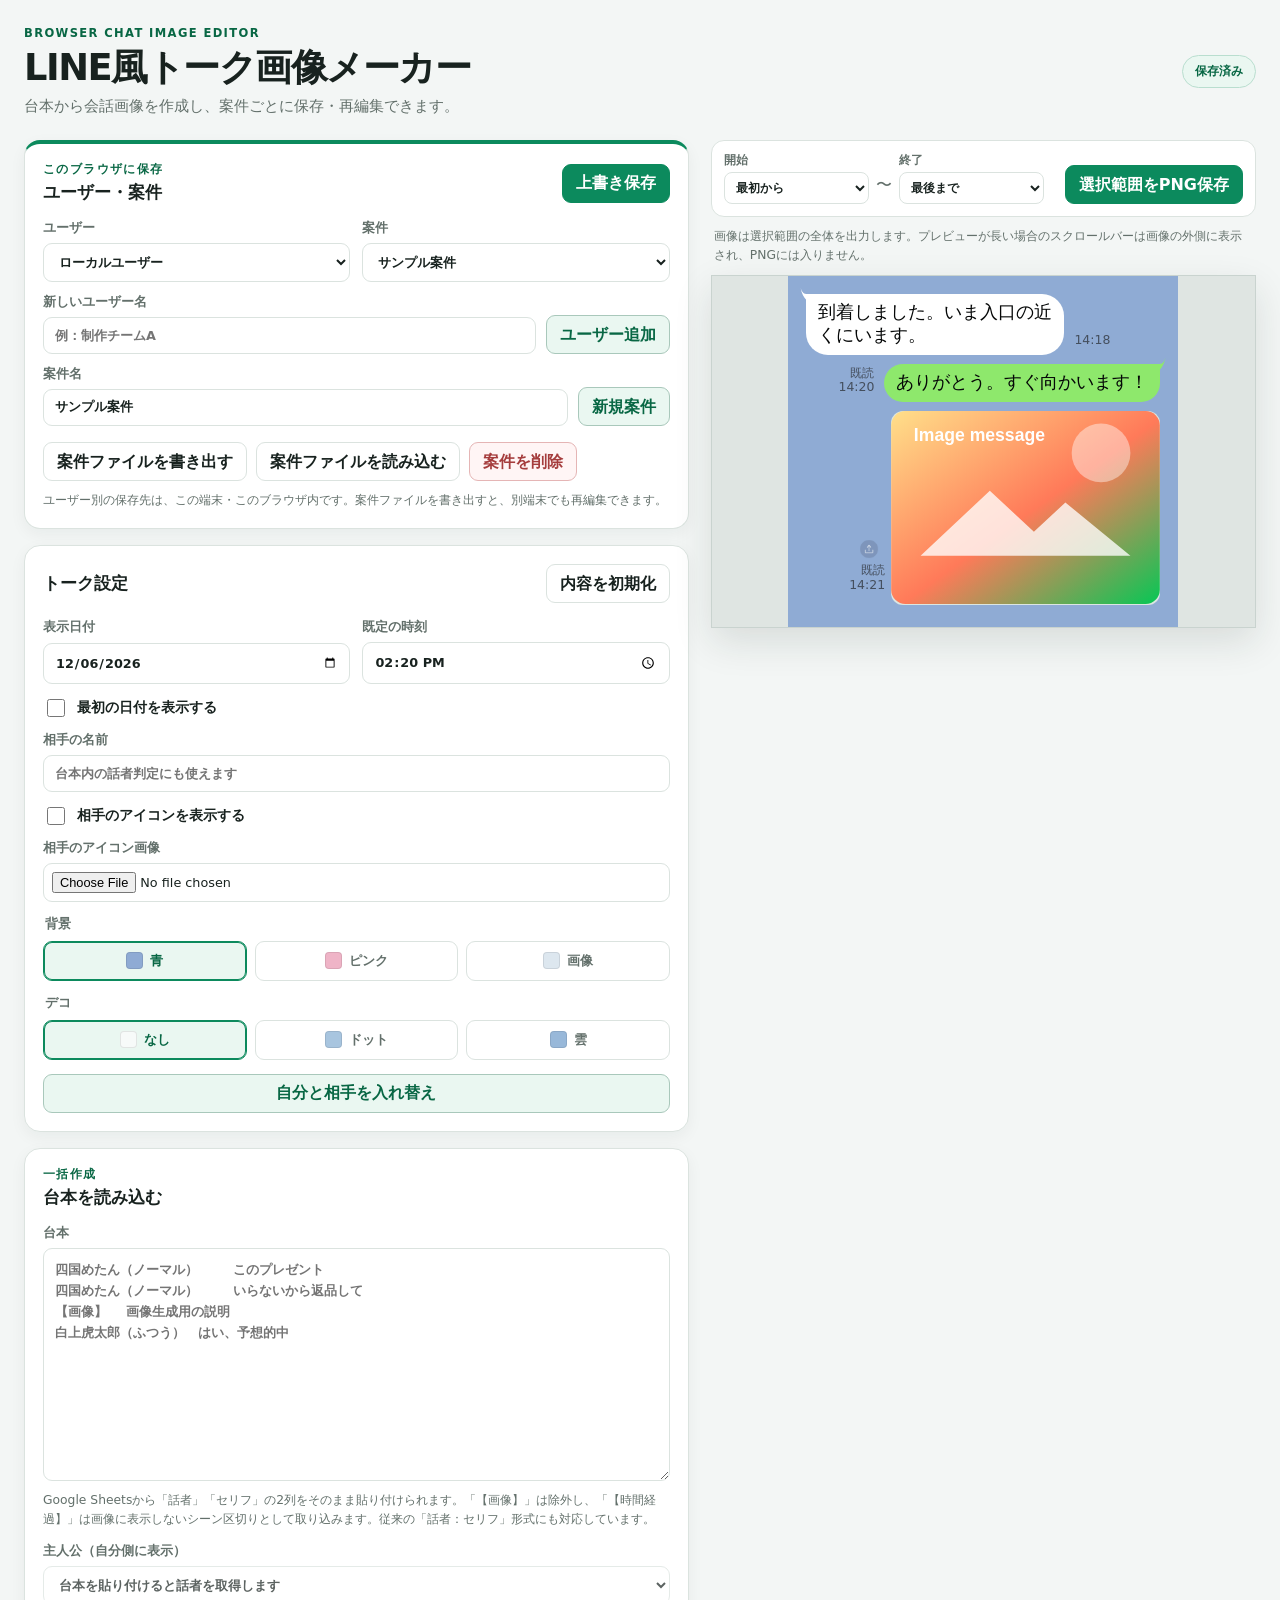
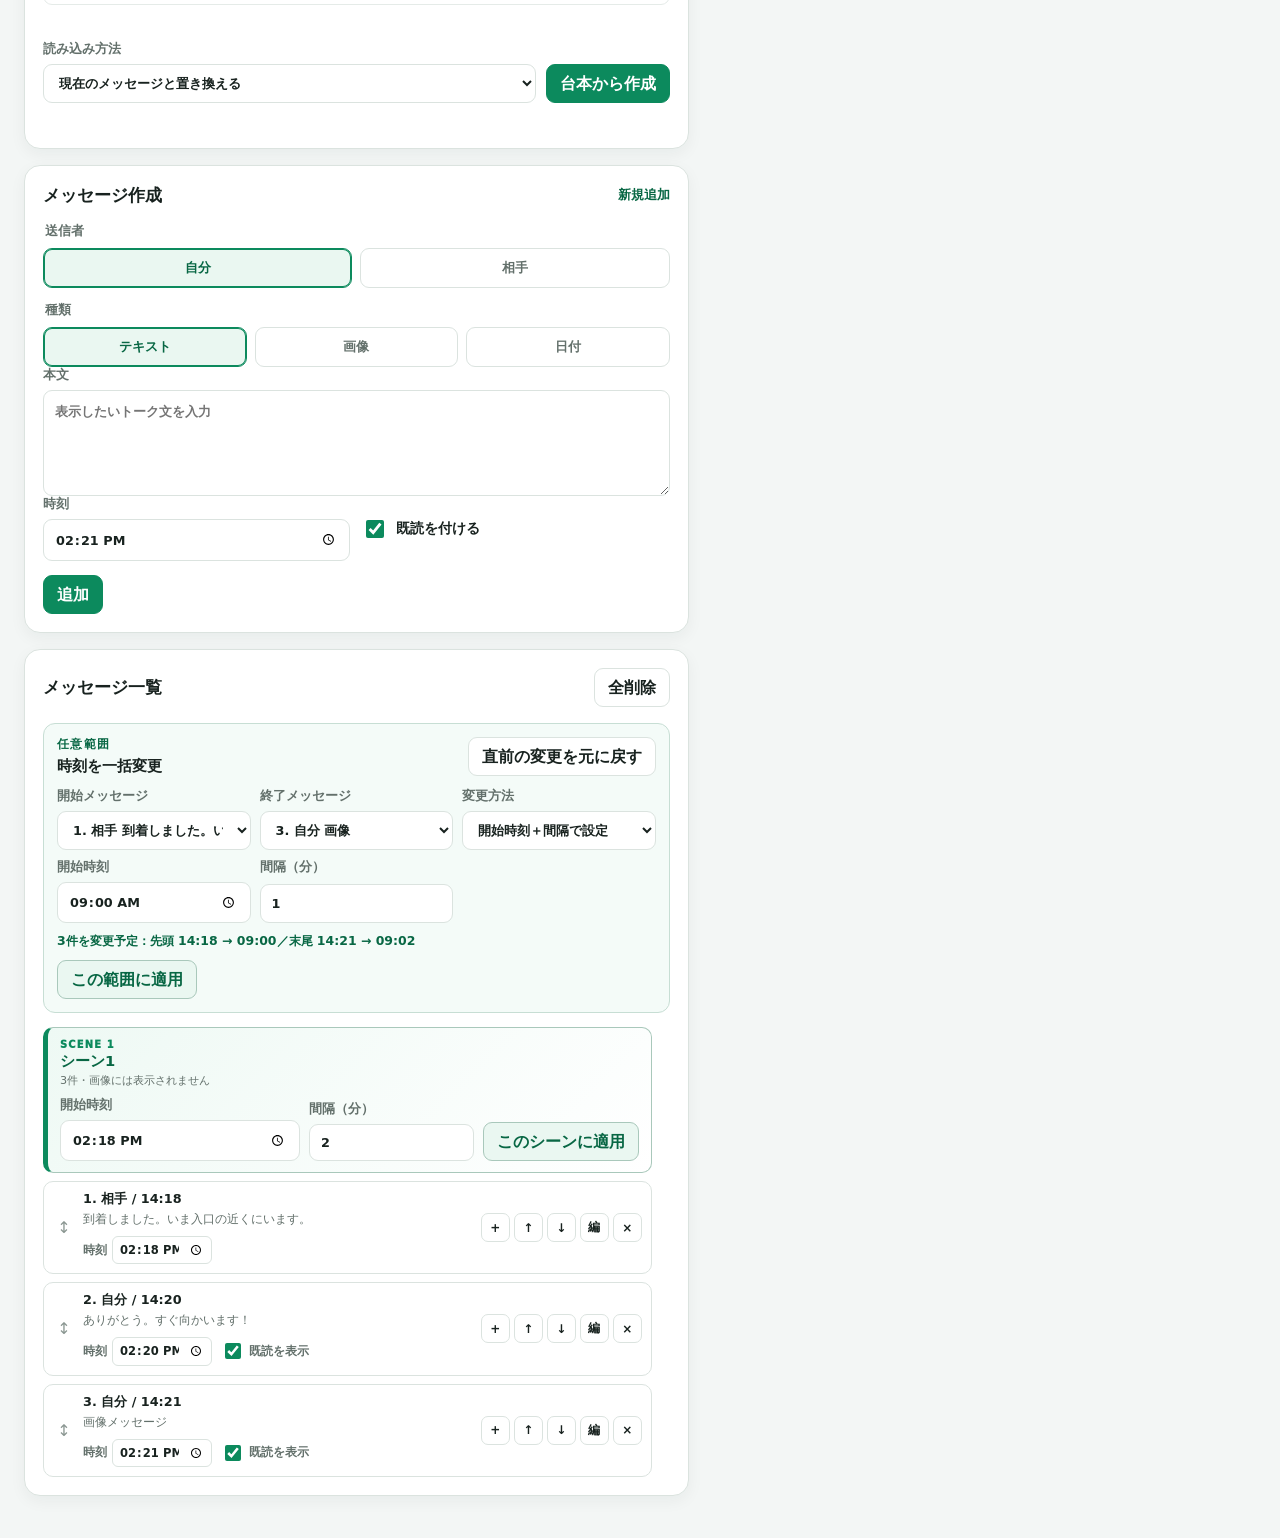
==== v2/index.html @ dd4b4ea1 "Add LINE talk maker v2" ====
<!doctype html>
<html lang="ja">
  <head>
    <meta charset="utf-8" />
    <meta name="viewport" content="width=device-width, initial-scale=1" />
    <meta name="theme-color" content="#0c6b49" />
    <title>LINE風トーク画像メーカー</title>
    <link rel="stylesheet" href="./styles.css?v=20260806" />
  </head>
  <body>
    <header class="app-header">
      <div>
        <p class="eyebrow">Browser chat image editor</p>
        <h1>LINE風トーク画像メーカー</h1>
        <p class="header-copy">台本から会話画像を作成し、案件ごとに保存・再編集できます。</p>
      </div>
      <span id="saveStatus" class="save-status" role="status">保存準備中</span>
    </header>

    <main class="workspace">
      <section class="controls" aria-label="編集パネル">
        <section class="panel project-panel" aria-labelledby="projectHeading">
          <div class="panel-title">
            <div>
              <p class="section-kicker">このブラウザに保存</p>
              <h2 id="projectHeading">ユーザー・案件</h2>
            </div>
            <button type="button" id="saveProjectButton" class="primary-button">上書き保存</button>
          </div>
          <div class="project-grid">
            <label class="field"><span>ユーザー</span><select id="userSelect"></select></label>
            <label class="field"><span>案件</span><select id="projectSelect"></select></label>
          </div>
          <div class="compact-action-row">
            <label class="field grow-field"><span>新しいユーザー名</span><input id="newUserNameInput" type="text" maxlength="40" placeholder="例：制作チームA" /></label>
            <button type="button" id="addUserButton" class="secondary-button">ユーザー追加</button>
          </div>
          <div class="compact-action-row">
            <label class="field grow-field"><span>案件名</span><input id="projectNameInput" type="text" maxlength="80" placeholder="例：8月キャンペーン" /></label>
            <button type="button" id="newProjectButton" class="secondary-button">新規案件</button>
          </div>
          <div class="button-row project-actions">
            <button type="button" id="exportProjectButton" class="ghost-button">案件ファイルを書き出す</button>
            <label class="file-button ghost-button">案件ファイルを読み込む<input id="importProjectInput" type="file" accept="application/json,.json" /></label>
            <button type="button" id="deleteProjectButton" class="danger-button">案件を削除</button>
          </div>
          <p class="help-text">ユーザー別の保存先は、この端末・このブラウザ内です。案件ファイルを書き出すと、別端末でも再編集できます。</p>
        </section>

        <form id="settingsForm" class="panel">
          <div class="panel-title"><h2>トーク設定</h2><button type="button" id="resetButton" class="ghost-button">内容を初期化</button></div>
          <div class="two-column-fields">
            <label class="field"><span>表示日付</span><input id="dateInput" type="date" /></label>
            <label class="field"><span>既定の時刻</span><input id="defaultTimeInput" type="time" /></label>
          </div>
          <label class="check-row"><input id="showInitialDateInput" type="checkbox" /><span>最初の日付を表示する</span></label>
          <input id="showOuterFrameInput" type="checkbox" class="hidden" aria-hidden="true" />
          <label class="field"><span>相手の名前</span><input id="partnerNameInput" type="text" maxlength="24" placeholder="台本内の話者判定にも使えます" /></label>
          <label class="check-row"><input id="showAvatarInput" type="checkbox" /><span>相手のアイコンを表示する</span></label>
          <label class="file-field"><span>相手のアイコン画像</span><input id="avatarInput" type="file" accept="image/*" /></label>
          <fieldset class="color-options" aria-label="背景">
            <legend>背景</legend>
            <label><input type="radio" name="backgroundColor" value="blue" checked /><span class="color-choice"><i style="--swatch:#8fabd4"></i>青</span></label>
            <label><input type="radio" name="backgroundColor" value="pink" /><span class="color-choice"><i style="--swatch:#efb4c7"></i>ピンク</span></label>
            <label><input type="radio" name="backgroundColor" value="image" /><span class="color-choice"><i style="--swatch:#dde7ef"></i>画像</span></label>
          </fieldset>
          <label id="backgroundImageField" class="file-field hidden"><span>背景画像</span><input id="backgroundImageInput" type="file" accept="image/*" /></label>
          <fieldset class="color-options deco-options" aria-label="デコ">
            <legend>デコ</legend>
            <label><input type="radio" name="decorationTheme" value="none" checked /><span class="color-choice"><i style="--swatch:#f7faf9"></i>なし</span></label>
            <label><input type="radio" name="decorationTheme" value="decoDots" /><span class="color-choice"><i style="--swatch:#a8c5df"></i>ドット</span></label>
            <label><input type="radio" name="decorationTheme" value="decoClouds" /><span class="color-choice"><i style="--swatch:#98b8d9"></i>雲</span></label>
          </fieldset>
          <button type="button" id="swapRolesButton" class="secondary-button role-swap-button">自分と相手を入れ替え</button>
        </form>

        <section class="panel script-panel" aria-labelledby="scriptHeading">
          <div class="panel-title"><div><p class="section-kicker">一括作成</p><h2 id="scriptHeading">台本を読み込む</h2></div></div>
          <label class="field"><span>台本</span><textarea id="bulkScriptInput" rows="10" placeholder="四国めたん（ノーマル）&#9;このプレゼント&#10;四国めたん（ノーマル）&#9;いらないから返品して&#10;【画像】&#9;画像生成用の説明&#10;白上虎太郎（ふつう）&#9;はい、予想的中"></textarea></label>
          <p class="help-text">Google Sheetsから「話者」「セリフ」の2列をそのまま貼り付けられます。「【画像】」は除外し、「【時間経過】」は画像に表示しないシーン区切りとして取り込みます。従来の「話者：セリフ」形式にも対応しています。</p>
          <label class="field protagonist-field">
            <span>主人公（自分側に表示）</span>
            <select id="protagonistSelect" disabled>
              <option value="">台本を貼り付けると話者を取得します</option>
            </select>
          </label>
          <p id="speakerStatus" class="inline-status speaker-status" role="status"></p>
          <div class="compact-action-row">
            <label class="field grow-field"><span>読み込み方法</span><select id="scriptImportMode"><option value="replace">現在のメッセージと置き換える</option><option value="append">末尾に追加する</option></select></label>
            <button type="button" id="importScriptButton" class="primary-button">台本から作成</button>
          </div>
          <p id="scriptStatus" class="inline-status" role="status"></p>
        </section>

        <form id="messageForm" class="panel">
          <div class="panel-title"><h2>メッセージ作成</h2><span id="editHint" class="edit-hint">新規追加</span></div>
          <fieldset id="senderFieldset" class="segmented" aria-label="送信者"><legend>送信者</legend><label><input type="radio" name="sender" value="me" checked /><span>自分</span></label><label><input type="radio" name="sender" value="them" /><span>相手</span></label></fieldset>
          <fieldset class="segmented message-type-options" aria-label="種類"><legend>種類</legend><label><input type="radio" name="messageType" value="text" checked /><span>テキスト</span></label><label><input type="radio" name="messageType" value="image" /><span>画像</span></label><label><input type="radio" name="messageType" value="date" /><span>日付</span></label></fieldset>
          <label id="textField" class="field"><span>本文</span><textarea id="messageTextInput" rows="4" maxlength="2000" placeholder="表示したいトーク文を入力"></textarea></label>
          <label id="imageField" class="file-field hidden"><span>送信画像</span><input id="messageImageInput" type="file" accept="image/*" /></label>
          <label id="dateField" class="field hidden"><span>挿入する日付</span><input id="messageDateInput" type="date" /></label>
          <div id="imagePreviewWrap" class="upload-preview hidden"><img id="imagePreview" alt="アップロード画像のプレビュー" /></div>
          <div id="messageMetaControls" class="inline-grid"><label class="field"><span>時刻</span><input id="messageTimeInput" type="time" /></label><label class="check-row read-toggle"><input id="readInput" type="checkbox" checked /><span>既読を付ける</span></label></div>
          <div class="button-row"><button type="submit" id="submitMessageButton" class="primary-button">追加</button><button type="button" id="cancelEditButton" class="secondary-button hidden">編集をやめる</button></div>
        </form>

        <section class="panel message-list-panel" aria-label="メッセージ一覧">
          <div class="panel-title"><h2>メッセージ一覧</h2><button type="button" id="clearButton" class="ghost-button">全削除</button></div>
          <section class="time-bulk-panel" aria-labelledby="timeBulkHeading">
            <div class="time-bulk-heading">
              <div>
                <p class="section-kicker">任意範囲</p>
                <h3 id="timeBulkHeading">時刻を一括変更</h3>
              </div>
              <button type="button" id="undoTimeBulkButton" class="ghost-button" disabled>直前の変更を元に戻す</button>
            </div>
            <div class="time-bulk-grid">
              <label class="field"><span>開始メッセージ</span><select id="timeBulkStartSelect"></select></label>
              <label class="field"><span>終了メッセージ</span><select id="timeBulkEndSelect"></select></label>
              <label class="field"><span>変更方法</span>
                <select id="timeBulkModeSelect">
                  <option value="sequence">開始時刻＋間隔で設定</option>
                  <option value="same">すべて同じ時刻</option>
                  <option value="shift">現在の間隔を保って移動</option>
                  <option value="distribute">開始・終了時刻の間に均等配置</option>
                </select>
              </label>
              <label id="timeBulkStartField" class="field"><span>開始時刻</span><input id="timeBulkStartTimeInput" type="time" value="09:00" /></label>
              <label id="timeBulkIntervalField" class="field"><span>間隔（分）</span><input id="timeBulkIntervalInput" type="number" min="0" max="720" value="1" /></label>
              <label id="timeBulkEndField" class="field hidden"><span>終了時刻</span><input id="timeBulkEndTimeInput" type="time" value="10:00" /></label>
              <label id="timeBulkShiftField" class="field hidden"><span>移動する分数</span><input id="timeBulkShiftInput" type="number" min="-1440" max="1440" value="60" /></label>
            </div>
            <p id="timeBulkPreview" class="time-bulk-preview" role="status">範囲を選択すると変更内容を確認できます。</p>
            <button type="button" id="applyTimeBulkButton" class="secondary-button">この範囲に適用</button>
          </section>
          <div id="messageList" class="message-list"></div>
        </section>
      </section>

      <section class="preview-area" aria-label="プレビュー">
        <div class="preview-toolbar">
          <div class="range-fields" aria-label="画像にする範囲">
            <label><span>開始</span><select id="rangeStartSelect"></select></label><span class="range-separator">〜</span><label><span>終了</span><select id="rangeEndSelect"></select></label>
          </div>
          <button type="button" id="downloadButton" class="primary-button">選択範囲をPNG保存</button>
        </div>
        <p class="preview-note">画像は選択範囲の全体を出力します。プレビューが長い場合のスクロールバーは画像の外側に表示され、PNGには入りません。</p>
        <div class="preview-scroll" id="previewScroll">
          <div class="phone-frame">
            <div class="phone-screen outer-hidden">
              <div class="status-bar" aria-hidden="true"><span id="statusTime">14:20</span><span class="status-icons"></span><span class="status-network"></span></div>
              <header class="talk-header" aria-hidden="true"><button class="icon-button" type="button">‹</button><div class="header-avatar" id="headerAvatar"></div><div class="header-title"><strong id="headerName"></strong></div></header>
              <div class="chat-stream" id="chatStream"></div>
              <footer class="composer-bar" aria-hidden="true"></footer>
            </div>
          </div>
        </div>
      </section>
    </main>
    <script src="./app.js?v=20260806"></script>
  </body>
</html>
---- v2/styles.css ----
:root {
  --page: #f3f6f5;
  --panel: #ffffff;
  --ink: #18221f;
  --muted: #63706b;
  --line: #dbe3df;
  --brand: #0c8a5d;
  --brand-dark: #086744;
  --brand-soft: #eaf7f1;
  --accent: #bf5b36;
  --danger: #a53d3d;
  --chat-bg: #8fabd4;
  --my-bubble: #8ee86c;
  --their-bubble: #ffffff;
  --shadow: 0 14px 36px rgba(21, 44, 36, 0.12);
  color-scheme: light;
  font-family: Inter, "Yu Gothic UI", "Yu Gothic", Meiryo, system-ui, sans-serif;
}

* { box-sizing: border-box; }

body {
  margin: 0;
  min-width: 320px;
  min-height: 100vh;
  background: var(--page);
  color: var(--ink);
}

button, input, textarea, select { font: inherit; }
button, select, input[type="file"] { cursor: pointer; }
button:focus-visible, input:focus-visible, textarea:focus-visible, select:focus-visible {
  outline: 3px solid rgba(12, 138, 93, 0.25);
  outline-offset: 2px;
}

.app-header {
  display: flex;
  align-items: center;
  justify-content: space-between;
  gap: 24px;
  max-width: 1440px;
  margin: 0 auto;
  padding: 26px 24px 12px;
}

.eyebrow, .section-kicker {
  margin: 0 0 4px;
  color: var(--brand-dark);
  font-size: 0.72rem;
  font-weight: 900;
  letter-spacing: 0.12em;
  text-transform: uppercase;
}

h1, h2, p { margin-top: 0; }
h1 { margin-bottom: 4px; font-size: clamp(1.55rem, 3vw, 2.3rem); letter-spacing: -0.04em; }
h2 { margin-bottom: 0; font-size: 1.05rem; }
.header-copy { margin-bottom: 0; color: var(--muted); font-size: 0.94rem; }

.save-status {
  flex: 0 0 auto;
  border: 1px solid #b9decf;
  border-radius: 999px;
  padding: 7px 12px;
  background: var(--brand-soft);
  color: var(--brand-dark);
  font-size: 0.78rem;
  font-weight: 800;
}
.save-status.error { border-color: #e5b5b5; background: #fff0f0; color: var(--danger); }

.workspace {
  display: grid;
  grid-template-columns: minmax(520px, 1fr) minmax(420px, 0.82fr);
  gap: 22px;
  max-width: 1440px;
  margin: 0 auto;
  padding: 12px 24px 42px;
  align-items: start;
}

.controls { display: grid; gap: 16px; }
.panel {
  border: 1px solid var(--line);
  border-radius: 16px;
  padding: 18px;
  background: var(--panel);
  box-shadow: 0 5px 16px rgba(21, 44, 36, 0.05);
}
.project-panel { border-top: 4px solid var(--brand); }
.panel-title { display: flex; align-items: center; justify-content: space-between; gap: 12px; margin-bottom: 16px; }
.panel-title > div > :last-child { margin-bottom: 0; }

.field, .file-field { display: grid; gap: 6px; color: var(--muted); font-size: 0.8rem; font-weight: 800; }
.field input, .field textarea, .field select, .file-field input {
  width: 100%;
  border: 1px solid var(--line);
  border-radius: 9px;
  padding: 10px 11px;
  background: #fff;
  color: var(--ink);
}
.field textarea { min-height: 90px; resize: vertical; line-height: 1.65; cursor: text; }
.field input[type="text"], .field input[type="date"], .field input[type="time"] { cursor: text; }
.file-field input { padding: 8px; font-weight: 500; }

.project-grid, .two-column-fields, .inline-grid {
  display: grid;
  grid-template-columns: 1fr 1fr;
  gap: 12px;
  margin-bottom: 12px;
}
.compact-action-row { display: flex; align-items: end; gap: 10px; margin-top: 12px; }
.grow-field { flex: 1; }
.button-row { display: flex; flex-wrap: wrap; gap: 9px; margin-top: 14px; }
.project-actions { padding-top: 2px; }

.primary-button, .secondary-button, .ghost-button, .danger-button, .file-button {
  display: inline-flex;
  align-items: center;
  justify-content: center;
  min-height: 39px;
  border-radius: 9px;
  padding: 8px 13px;
  font-weight: 850;
  line-height: 1.2;
  text-align: center;
}
.primary-button { border: 1px solid var(--brand); background: var(--brand); color: #fff; }
.primary-button:hover { background: var(--brand-dark); }
.secondary-button { border: 1px solid #a9c8bb; background: var(--brand-soft); color: var(--brand-dark); }
.ghost-button, .file-button { border: 1px solid var(--line); background: #fff; color: var(--ink); }
.danger-button { border: 1px solid #e5b5b5; background: #fff5f5; color: var(--danger); }
.file-button { position: relative; cursor: pointer; }
.file-button input { position: absolute; width: 1px; height: 1px; opacity: 0; pointer-events: none; }

.help-text, .preview-note { margin: 10px 0 0; color: var(--muted); font-size: 0.77rem; line-height: 1.55; }
.inline-status { min-height: 1.3em; margin: 10px 0 0; color: var(--brand-dark); font-size: 0.82rem; font-weight: 800; }
.protagonist-field { margin-top: 14px; }
.speaker-status { margin-top: 7px; color: var(--muted); font-weight: 700; }

.check-row { display: flex; align-items: center; gap: 9px; margin: 12px 0; color: var(--ink); font-size: 0.86rem; font-weight: 750; cursor: pointer; }
.check-row input { width: 18px; height: 18px; accent-color: var(--brand); }

fieldset { min-width: 0; margin: 14px 0 0; padding: 0; border: 0; }
legend { margin-bottom: 8px; color: var(--muted); font-size: 0.8rem; font-weight: 850; }
.segmented { display: grid; grid-template-columns: repeat(2, 1fr); gap: 8px; }
.message-type-options { grid-template-columns: repeat(3, 1fr); }
.segmented label, .color-options label { position: relative; cursor: pointer; }
.segmented input, .color-options input { position: absolute; opacity: 0; }
.segmented span, .color-choice {
  display: flex;
  align-items: center;
  justify-content: center;
  min-height: 40px;
  border: 1px solid var(--line);
  border-radius: 9px;
  background: #fff;
  color: var(--muted);
  font-size: 0.82rem;
  font-weight: 800;
}
.segmented input:checked + span, .color-options input:checked + .color-choice {
  border-color: var(--brand);
  background: var(--brand-soft);
  color: var(--brand-dark);
  box-shadow: inset 0 0 0 1px var(--brand);
}
.color-options { display: grid; grid-template-columns: repeat(3, 1fr); gap: 8px; }
.color-choice { gap: 7px; }
.color-choice i { width: 17px; height: 17px; border: 1px solid rgba(0,0,0,.09); border-radius: 4px; background: var(--swatch); }
.role-swap-button { width: 100%; margin-top: 14px; }

.upload-preview { margin-top: 10px; border: 1px dashed var(--line); padding: 9px; background: #fafcfa; }
.upload-preview img { display: block; max-width: 100%; max-height: 220px; margin: 0 auto; }
.read-toggle { margin: 0; min-height: 42px; }
.edit-hint { color: var(--brand-dark); font-size: 0.8rem; font-weight: 850; }

.message-list { display: grid; gap: 8px; max-height: 520px; overflow-y: auto; scrollbar-gutter: stable; padding-right: 3px; }
.time-bulk-panel {
  margin-bottom: 14px;
  border: 1px solid #c7ded4;
  border-radius: 12px;
  padding: 13px;
  background: #f4fbf8;
}
.time-bulk-heading,
.scene-control-heading {
  display: flex;
  align-items: center;
  justify-content: space-between;
  gap: 10px;
}
.time-bulk-heading { margin-bottom: 11px; }
.time-bulk-heading h3 { margin: 0; font-size: 0.95rem; }
.time-bulk-grid {
  display: grid;
  grid-template-columns: repeat(3, minmax(0, 1fr));
  gap: 9px;
  margin-bottom: 9px;
}
.time-bulk-preview {
  min-height: 1.4em;
  margin: 0 0 9px;
  color: var(--brand-dark);
  font-size: 0.78rem;
  font-weight: 800;
  line-height: 1.5;
}
.scene-control {
  border: 1px solid #a9c8bb;
  border-left: 5px solid var(--brand);
  border-radius: 10px;
  padding: 11px 12px;
  background: linear-gradient(135deg, #eef9f4, #fff);
}
.scene-control-heading > div { display: grid; gap: 2px; }
.scene-control-heading strong { color: var(--brand-dark); font-size: 0.92rem; }
.scene-control-heading small { color: var(--muted); font-size: 0.7rem; }
.scene-number { color: var(--brand); font-size: 0.62rem; font-weight: 950; letter-spacing: 0.12em; }
.scene-time-controls {
  display: grid;
  grid-template-columns: minmax(120px, 0.8fr) minmax(100px, 0.55fr) auto;
  gap: 9px;
  align-items: end;
  margin-top: 9px;
}
.scene-delete-button {
  border: 0;
  background: transparent;
  color: var(--danger);
  font-size: 0.72rem;
  font-weight: 800;
}
.list-empty { margin: 0; border: 1px dashed var(--line); padding: 16px; color: var(--muted); text-align: center; }
.list-item {
  display: grid;
  grid-template-columns: 22px minmax(0, 1fr) auto;
  gap: 8px;
  align-items: center;
  border: 1px solid var(--line);
  border-radius: 10px;
  padding: 9px;
  background: #fff;
}
.list-item.dragging { opacity: .45; }
.list-item.drop-before { box-shadow: inset 0 3px 0 var(--brand); }
.list-item.drop-after { box-shadow: inset 0 -3px 0 var(--brand); }
.list-item.insert-target { border-color: var(--brand); background: var(--brand-soft); }
.drag-handle { color: #8a9691; cursor: grab; text-align: center; }
.list-detail { display: grid; min-width: 0; gap: 3px; }
.list-detail strong { font-size: 0.8rem; }
.list-detail span { overflow: hidden; color: var(--muted); font-size: 0.78rem; text-overflow: ellipsis; white-space: nowrap; }
.list-inline-meta {
  display: flex;
  align-items: center;
  flex-wrap: wrap;
  gap: 9px;
  margin-top: 5px;
}
.inline-time-field,
.inline-read-field {
  display: inline-flex;
  align-items: center;
  gap: 5px;
  color: var(--muted);
  font-size: 0.72rem;
  font-weight: 800;
  cursor: pointer;
}
.inline-time-field input {
  width: 100px;
  border: 1px solid var(--line);
  border-radius: 6px;
  padding: 4px 6px;
  background: #fff;
  color: var(--ink);
}
.inline-read-field input { width: 16px; height: 16px; accent-color: var(--brand); }
.inline-read-field span { overflow: visible; color: var(--muted); text-overflow: clip; }
.list-actions { display: flex; gap: 4px; }
.mini-button { width: 29px; height: 29px; border: 1px solid var(--line); border-radius: 7px; background: #fff; color: var(--ink); font-size: .75rem; font-weight: 900; }

.preview-area { position: sticky; top: 12px; display: grid; gap: 10px; min-width: 0; }
.preview-toolbar {
  display: flex;
  align-items: end;
  justify-content: space-between;
  gap: 10px;
  width: 100%;
  border: 1px solid var(--line);
  border-radius: 13px;
  padding: 12px;
  background: #fff;
}
.range-fields { display: flex; align-items: end; gap: 7px; min-width: 0; }
.range-fields label { display: grid; gap: 4px; min-width: 0; color: var(--muted); font-size: .72rem; font-weight: 850; }
.range-fields select { max-width: 145px; border: 1px solid var(--line); border-radius: 8px; padding: 7px; background: #fff; color: var(--ink); }
.range-separator { padding-bottom: 8px; color: var(--muted); }
.preview-note { margin: 0 3px; }
.preview-scroll {
  width: 100%;
  max-height: calc(100vh - 174px);
  overflow: auto;
  scrollbar-gutter: stable both-edges;
  border: 1px solid #c9d3cf;
  background: #dfe5e2;
  box-shadow: var(--shadow);
}

/* 出力対象は phone-screen のみ。スクロールバーは親要素に置くためPNGに入らない。 */
.phone-frame { width: 390px; max-width: 100%; margin: 0 auto; padding: 0; background: transparent; }
.phone-screen {
  position: relative;
  width: 390px;
  max-width: 100%;
  min-height: 260px;
  overflow: visible;
  border-radius: 0;
  background: var(--chat-bg);
  background-position: center;
  background-size: cover;
}
.status-bar, .talk-header, .composer-bar { display: none !important; }
.chat-stream {
  position: relative;
  z-index: 2;
  display: flex;
  flex-direction: column;
  gap: 9px;
  width: 100%;
  min-height: 260px;
  height: auto;
  overflow: visible;
  padding: 18px 8px 22px;
}

.date-chip { align-self: center; max-width: 88%; border-radius: 999px; padding: 6px 14px; background: rgba(82,99,112,.46); color: #fff; font-size: .76rem; font-weight: 850; }
.message-row { display: grid; width: 100%; column-gap: 8px; row-gap: 6px; }
.message-row.them { grid-template-columns: 30px minmax(0,1fr); align-items: start; justify-items: start; }
.message-row.them.avatar-hidden { grid-template-columns: minmax(0,1fr); }
.message-row.them.avatar-hidden .bubble-wrap { margin-left: 10px; }
.message-row.me { justify-items: end; }
.avatar { width: 30px; height: 30px; border-radius: 50%; align-self: start; background: linear-gradient(135deg,#f7c66f,#ff8066 55%,#6ad8b5); background-size: cover; background-position: center; }
.bubble-wrap { display: flex; align-items: flex-end; gap: 10px; max-width: 94%; }
.message-row.me .bubble-wrap { flex-direction: row-reverse; margin-right: 10px; }
.bubble {
  position: relative;
  z-index: 0;
  min-width: 46px;
  max-width: 100%;
  overflow-wrap: anywhere;
  border-radius: 22px;
  padding: 7px 12px 8px;
  color: #050707;
  font-family: "Meiryo", "Yu Gothic", system-ui, sans-serif;
  font-size: 1.12rem;
  font-weight: 500;
  line-height: 1.28;
  text-wrap: balance;
  white-space: pre-wrap;
}
.message-row.me:not(.image) .bubble {
  border-top-right-radius: 3px;
  border-bottom-right-radius: 22px;
  background: var(--my-bubble);
}
.message-row.them:not(.image) .bubble {
  border-top-left-radius: 3px;
  background: var(--their-bubble);
}
.message-row.them:not(.image) .bubble::before {
  content: "";
  position: absolute;
  z-index: -1;
  top: -6px;
  left: -8px;
  width: 20px;
  height: 22px;
  background-image: url("data:image/svg+xml,%3Csvg xmlns='http://www.w3.org/2000/svg' viewBox='0 0 20 22'%3E%3Cpath fill='%23ffffff' d='M14 6H8.5C6 6 4.5 4.7 3.5 2.3L2.6 0C3.8 5.9 5.9 9.6 8.2 11.8C9.5 13.1 9.8 14.9 9.3 18H14V6Z'/%3E%3C/svg%3E");
  background-position: center;
  background-repeat: no-repeat;
  background-size: 100% 100%;
}
.message-row.me:not(.image) .bubble::after {
  content: "";
  position: absolute;
  z-index: -1;
  top: -6px;
  right: -8px;
  width: 20px;
  height: 22px;
  background-image: url("data:image/svg+xml,%3Csvg xmlns='http://www.w3.org/2000/svg' viewBox='0 0 20 22'%3E%3Cpath fill='%238ee86c' d='M6 6H11.5C14 6 15.5 4.7 16.5 2.3L17.4 0C16.2 5.9 14.1 9.6 11.8 11.8C10.5 13.1 10.2 14.9 10.7 18H6V6Z'/%3E%3C/svg%3E");
  background-position: center;
  background-repeat: no-repeat;
  background-size: 100% 100%;
}
.message-row.image .bubble-wrap {
  position: relative;
  display: block;
  width: 72%;
  max-width: 78%;
}
.message-row.them.image .bubble-wrap { width: 74%; }
.image-bubble {
  flex: 1 1 auto;
  min-width: 0;
  width: 100%;
  overflow: hidden;
  border-radius: 12px;
  padding: 0;
  background: transparent;
}
.image-bubble img {
  display: block;
  width: 100%;
  height: auto;
  object-fit: contain;
  background: #dce6e1;
}
.upload-indicator {
  position: absolute;
  left: -34px;
  bottom: 44px;
  display: block;
  width: 24px;
  height: 24px;
  border-radius: 50%;
  background-image: url("../upload-icon.png?v=20260530-2");
  background-position: center;
  background-repeat: no-repeat;
  background-size: contain;
}
.meta {
  display: grid;
  gap: 1px;
  min-width: 44px;
  margin-bottom: 8px;
  color: rgba(48, 52, 60, 0.78);
  font-size: 0.78rem;
  font-weight: 500;
  line-height: 1.1;
  text-shadow: none;
}
.message-row.me .meta { text-align: right; }
.message-row.them .meta { text-align: left; }
.message-row.image .meta {
  position: absolute;
  z-index: 2;
  bottom: 5px;
  min-width: 35px;
  padding: 0;
  background: transparent;
}
.message-row.me.image .meta { left: -42px; text-align: right; }
.message-row.them.image .meta { right: -42px; text-align: left; }

.hidden { display: none !important; }

@media (max-width: 1020px) {
  .workspace { grid-template-columns: 1fr; }
  .preview-area { position: static; }
  .preview-scroll { max-height: 76vh; }
}

@media (max-width: 620px) {
  .app-header { align-items: flex-start; flex-direction: column; padding-inline: 12px; }
  .workspace { padding-inline: 12px; }
  .panel { border-radius: 12px; padding: 14px; }
  .project-grid, .two-column-fields, .inline-grid { grid-template-columns: 1fr; }
  .time-bulk-grid,
  .scene-time-controls { grid-template-columns: 1fr; }
  .compact-action-row, .preview-toolbar { align-items: stretch; flex-direction: column; }
  .range-fields { width: 100%; }
  .range-fields label { flex: 1; }
  .range-fields select { width: 100%; max-width: none; }
  .message-type-options { grid-template-columns: repeat(3,1fr); }
  .list-item { grid-template-columns: 18px minmax(0,1fr); }
  .list-actions { grid-column: 2; flex-wrap: wrap; }
  .phone-frame, .phone-screen { width: 390px; }
}
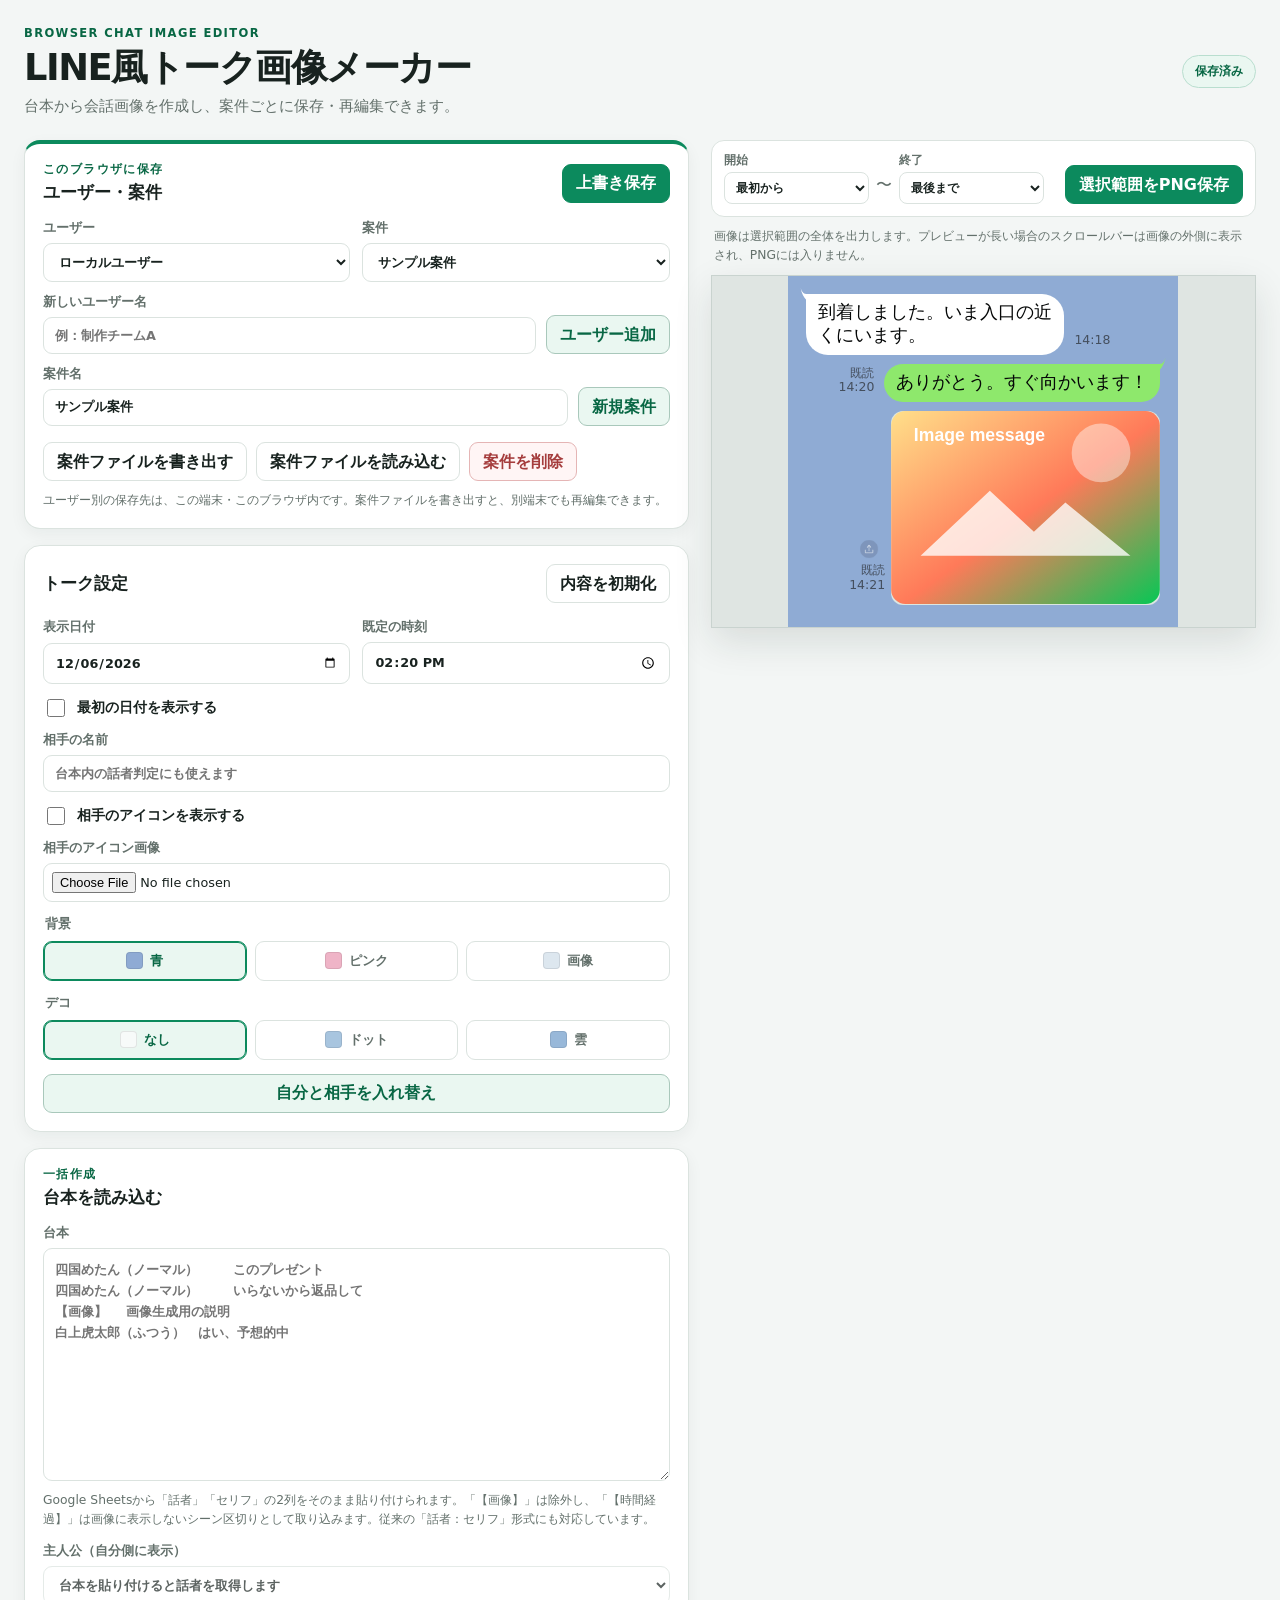
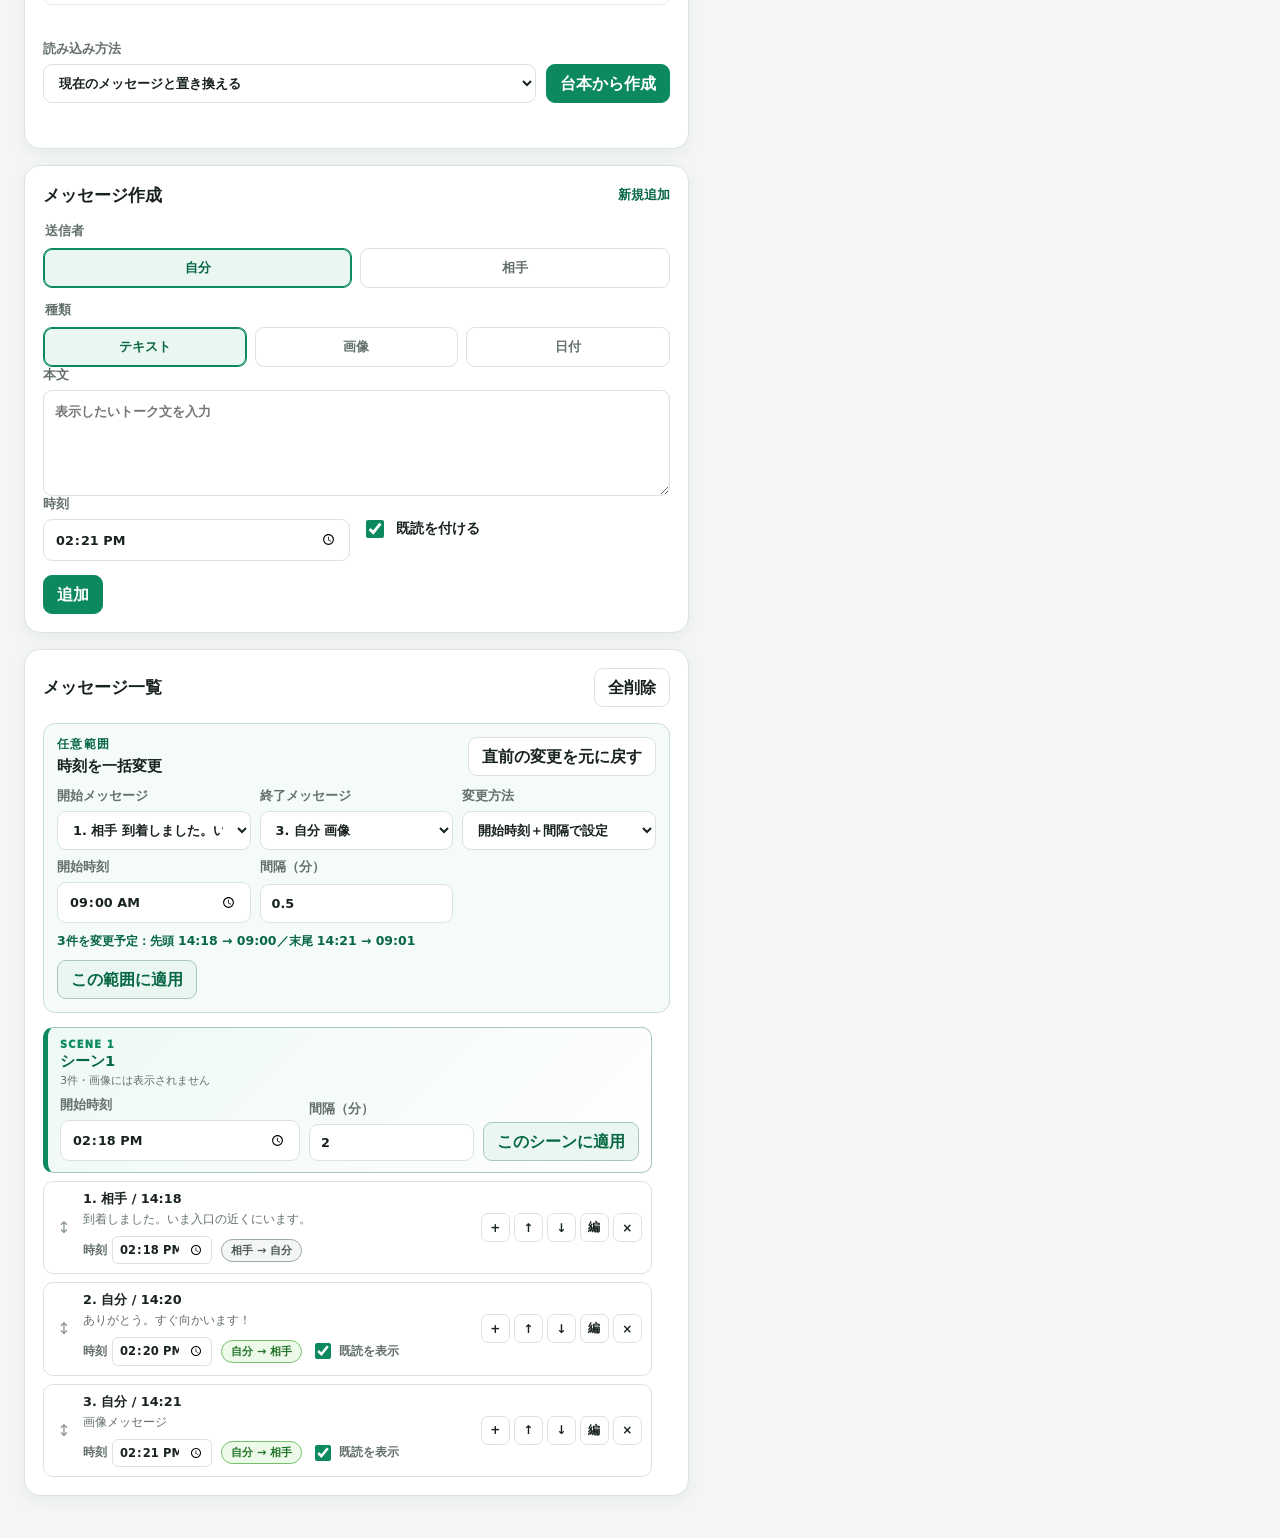
==== commit 02cc35e2: "Add half-minute timing and sender toggle" ====
--- a/v2/index.html
+++ b/v2/index.html
@@ -126,7 +126,7 @@
                 </select>
               </label>
               <label id="timeBulkStartField" class="field"><span>開始時刻</span><input id="timeBulkStartTimeInput" type="time" value="09:00" /></label>
-              <label id="timeBulkIntervalField" class="field"><span>間隔（分）</span><input id="timeBulkIntervalInput" type="number" min="0" max="720" value="1" /></label>
+              <label id="timeBulkIntervalField" class="field"><span>間隔（分）</span><input id="timeBulkIntervalInput" type="number" min="0" max="720" step="0.5" value="0.5" /></label>
               <label id="timeBulkEndField" class="field hidden"><span>終了時刻</span><input id="timeBulkEndTimeInput" type="time" value="10:00" /></label>
               <label id="timeBulkShiftField" class="field hidden"><span>移動する分数</span><input id="timeBulkShiftInput" type="number" min="-1440" max="1440" value="60" /></label>
             </div>
--- a/v2/styles.css
+++ b/v2/styles.css
@@ -279,6 +279,19 @@
 }
 .inline-read-field input { width: 16px; height: 16px; accent-color: var(--brand); }
 .inline-read-field span { overflow: visible; color: var(--muted); text-overflow: clip; }
+.inline-sender-toggle {
+  border: 1px solid #b8c6c0;
+  border-radius: 999px;
+  padding: 5px 9px;
+  background: #fff;
+  color: var(--ink);
+  font-size: 0.7rem;
+  font-weight: 850;
+  line-height: 1;
+  white-space: nowrap;
+}
+.inline-sender-toggle.me { border-color: #76bf6b; background: #eefae9; color: #24752b; }
+.inline-sender-toggle.them { border-color: #9aa8a2; background: #f4f6f5; color: #4e5b56; }
 .list-actions { display: flex; gap: 4px; }
 .mini-button { width: 29px; height: 29px; border: 1px solid var(--line); border-radius: 7px; background: #fff; color: var(--ink); font-size: .75rem; font-weight: 900; }
 
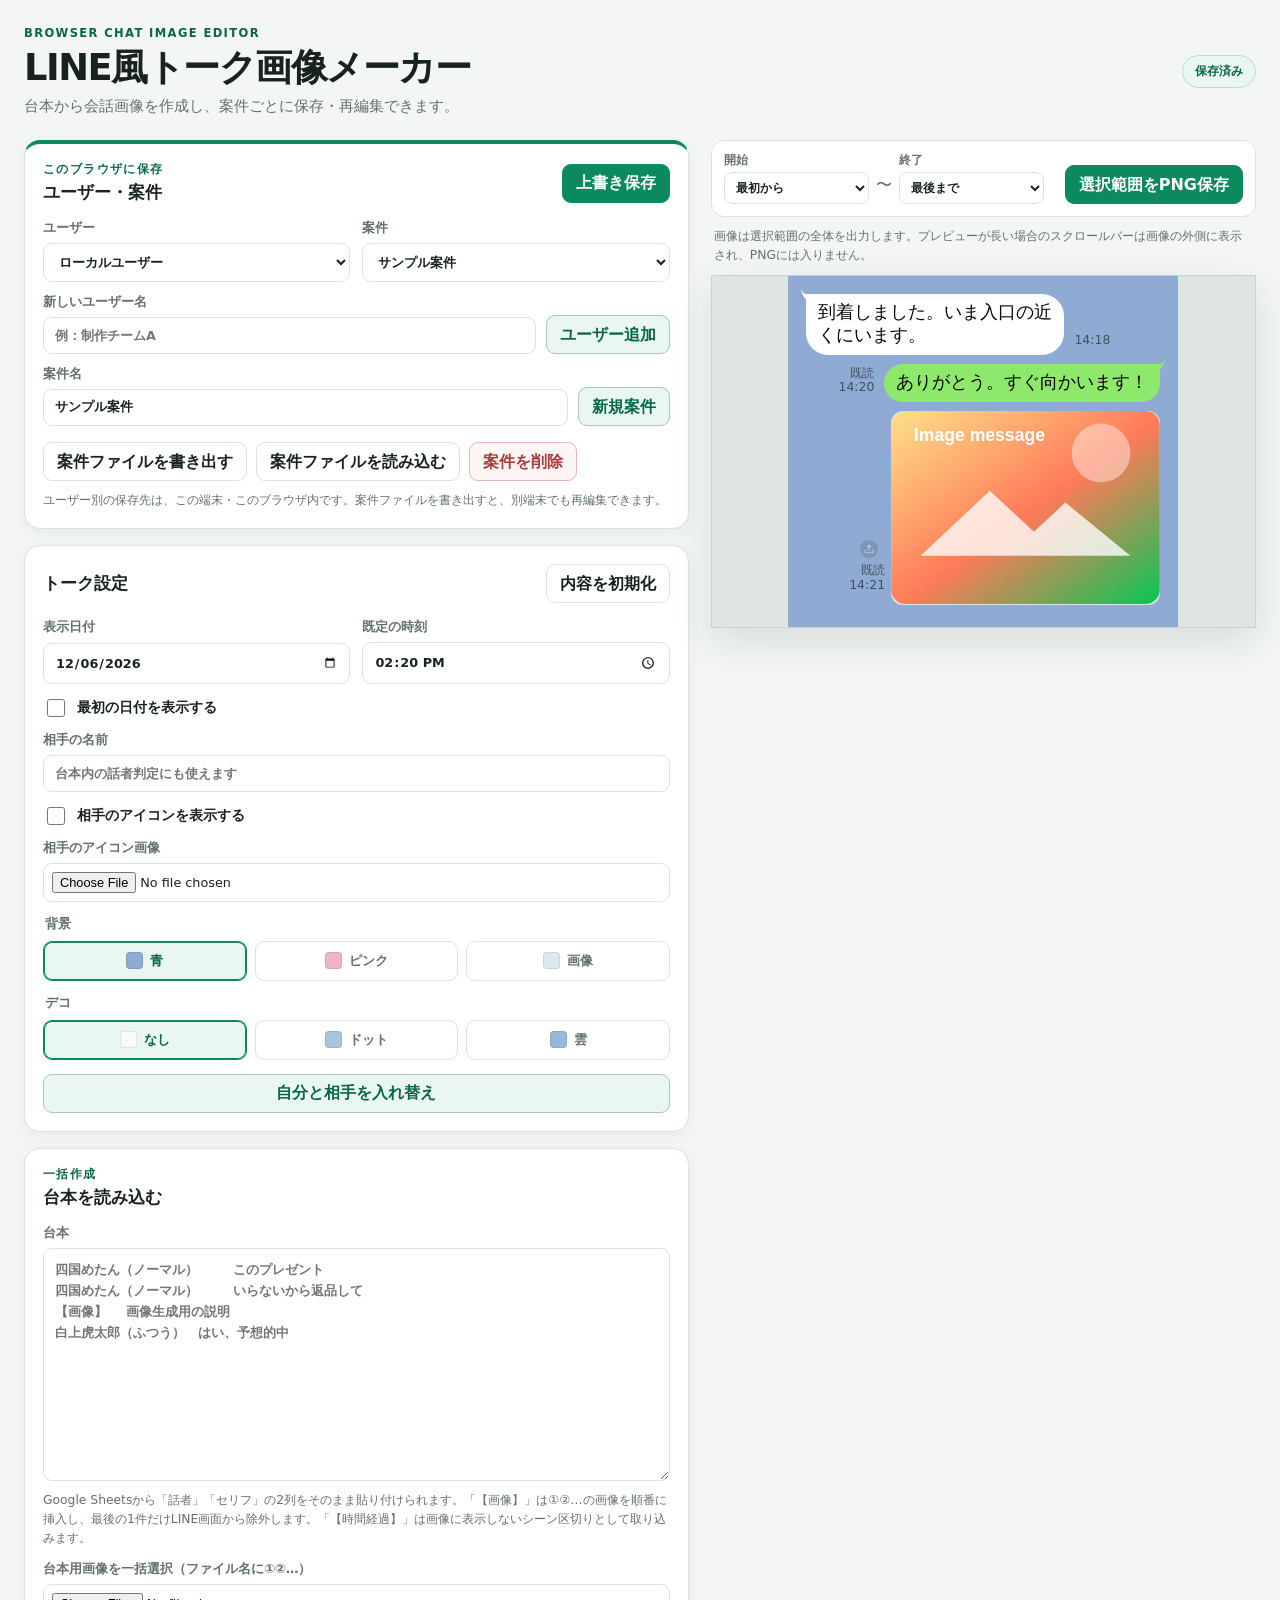
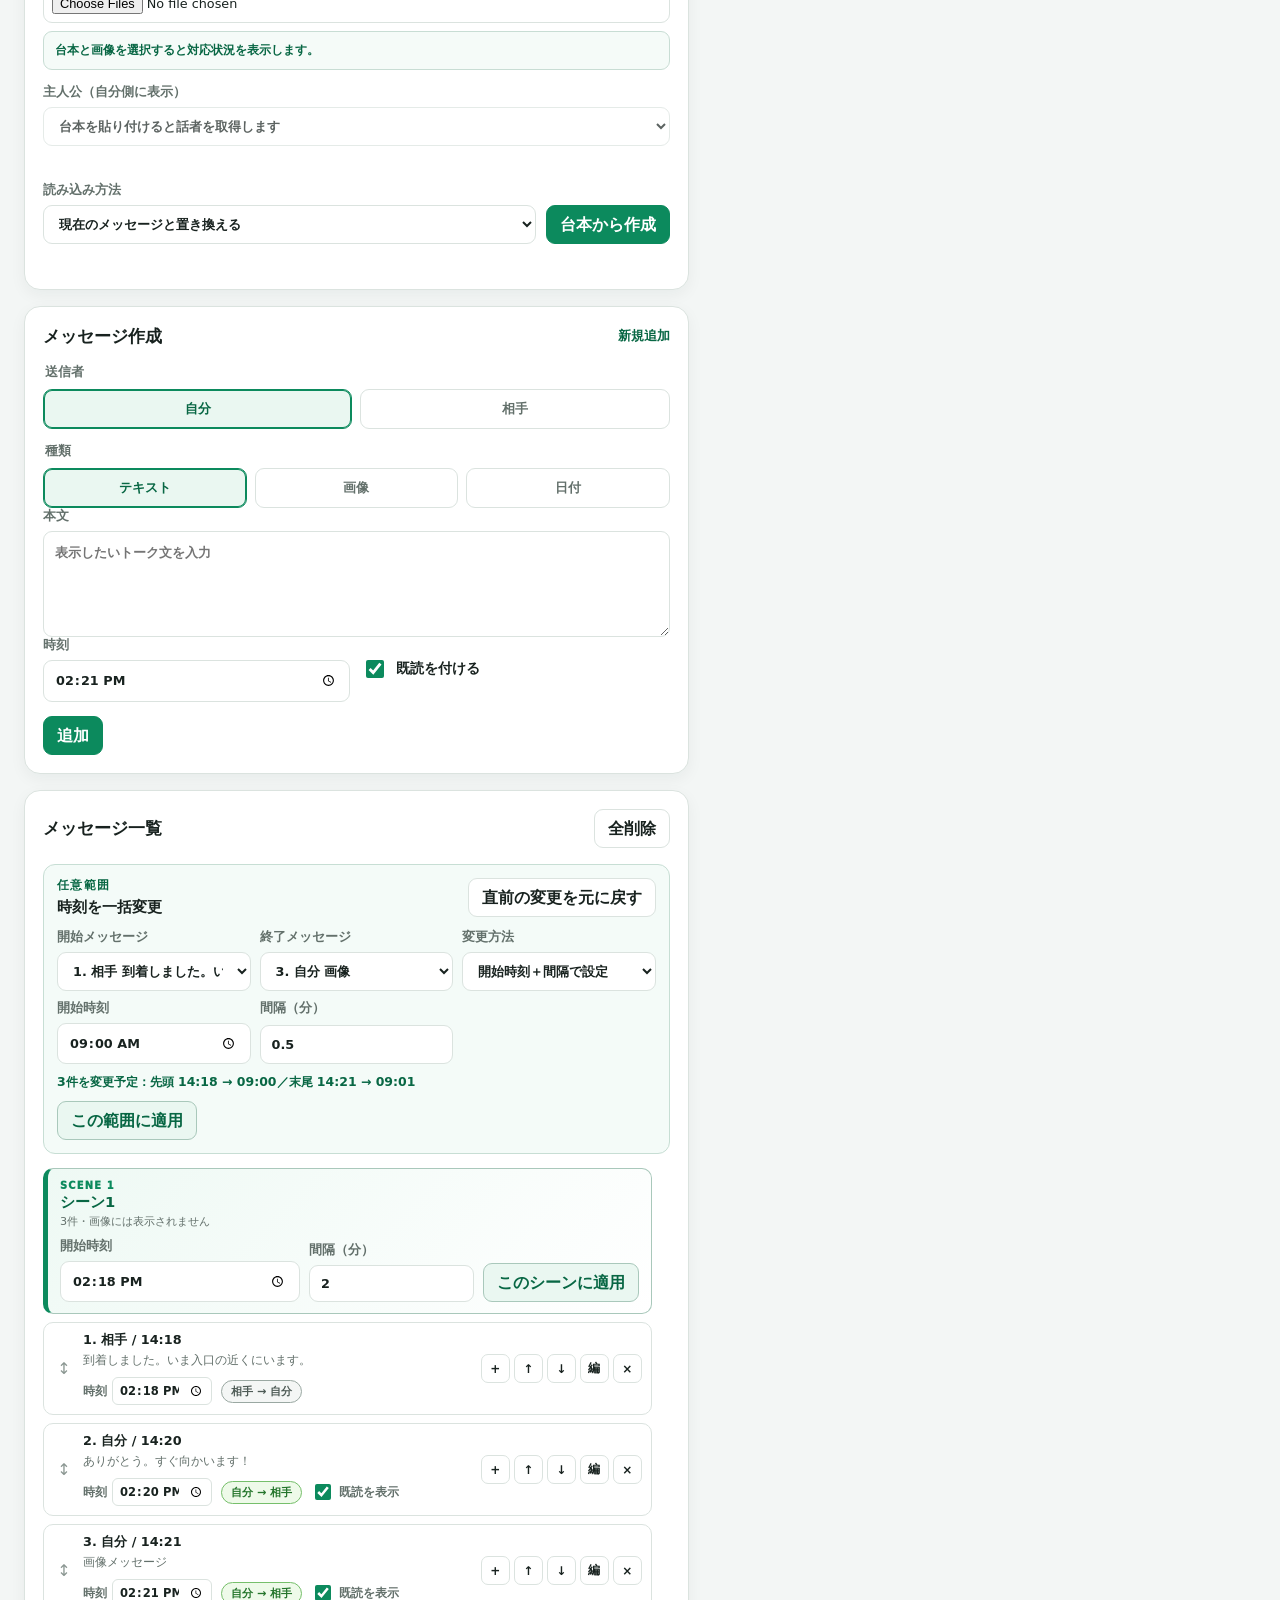
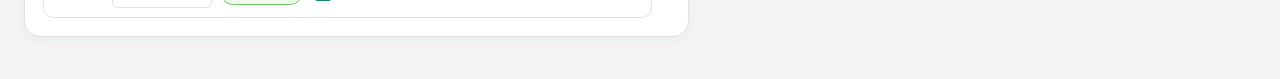
==== commit bf6cf828: "Add bulk script image import" ====
--- a/v2/index.html
+++ b/v2/index.html
@@ -77,7 +77,9 @@
         <section class="panel script-panel" aria-labelledby="scriptHeading">
           <div class="panel-title"><div><p class="section-kicker">一括作成</p><h2 id="scriptHeading">台本を読み込む</h2></div></div>
           <label class="field"><span>台本</span><textarea id="bulkScriptInput" rows="10" placeholder="四国めたん（ノーマル）&#9;このプレゼント&#10;四国めたん（ノーマル）&#9;いらないから返品して&#10;【画像】&#9;画像生成用の説明&#10;白上虎太郎（ふつう）&#9;はい、予想的中"></textarea></label>
-          <p class="help-text">Google Sheetsから「話者」「セリフ」の2列をそのまま貼り付けられます。「【画像】」は除外し、「【時間経過】」は画像に表示しないシーン区切りとして取り込みます。従来の「話者：セリフ」形式にも対応しています。</p>
+          <p class="help-text">Google Sheetsから「話者」「セリフ」の2列をそのまま貼り付けられます。「【画像】」は①②…の画像を順番に挿入し、最後の1件だけLINE画面から除外します。「【時間経過】」は画像に表示しないシーン区切りとして取り込みます。</p>
+          <label class="file-field bulk-image-field"><span>台本用画像を一括選択（ファイル名に①②…）</span><input id="bulkScriptImageInput" type="file" accept="image/*" multiple /></label>
+          <div id="bulkImageStatus" class="bulk-image-status" role="status">台本と画像を選択すると対応状況を表示します。</div>
           <label class="field protagonist-field">
             <span>主人公（自分側に表示）</span>
             <select id="protagonistSelect" disabled>
--- a/v2/styles.css
+++ b/v2/styles.css
@@ -139,6 +139,20 @@
 .inline-status { min-height: 1.3em; margin: 10px 0 0; color: var(--brand-dark); font-size: 0.82rem; font-weight: 800; }
 .protagonist-field { margin-top: 14px; }
 .speaker-status { margin-top: 7px; color: var(--muted); font-weight: 700; }
+.bulk-image-field { margin-top: 13px; }
+.bulk-image-status {
+  margin-top: 8px;
+  border: 1px solid #c8ddd4;
+  border-radius: 9px;
+  padding: 9px 11px;
+  background: #f5fbf8;
+  color: var(--brand-dark);
+  font-size: 0.76rem;
+  font-weight: 750;
+  line-height: 1.55;
+  overflow-wrap: anywhere;
+}
+.bulk-image-status.error { border-color: #e5b5b5; background: #fff5f5; color: var(--danger); }
 
 .check-row { display: flex; align-items: center; gap: 9px; margin: 12px 0; color: var(--ink); font-size: 0.86rem; font-weight: 750; cursor: pointer; }
 .check-row input { width: 18px; height: 18px; accent-color: var(--brand); }
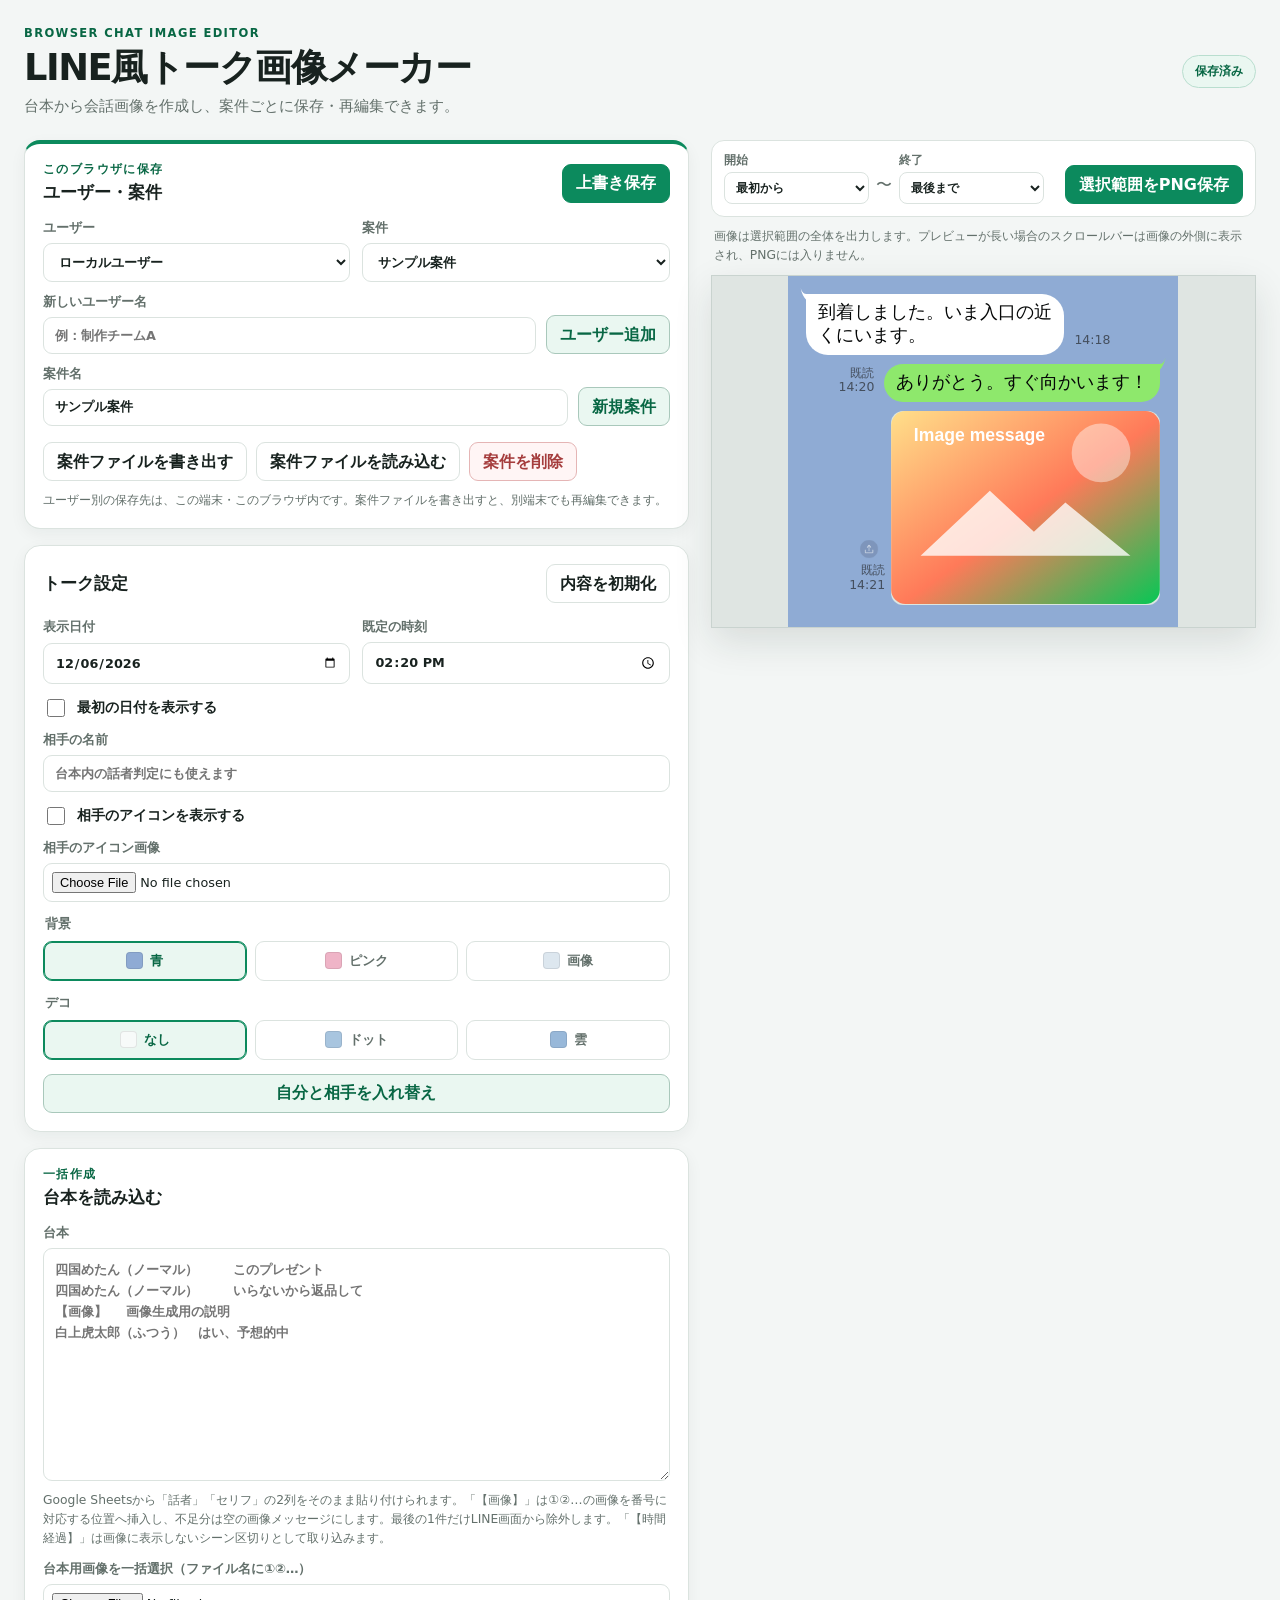
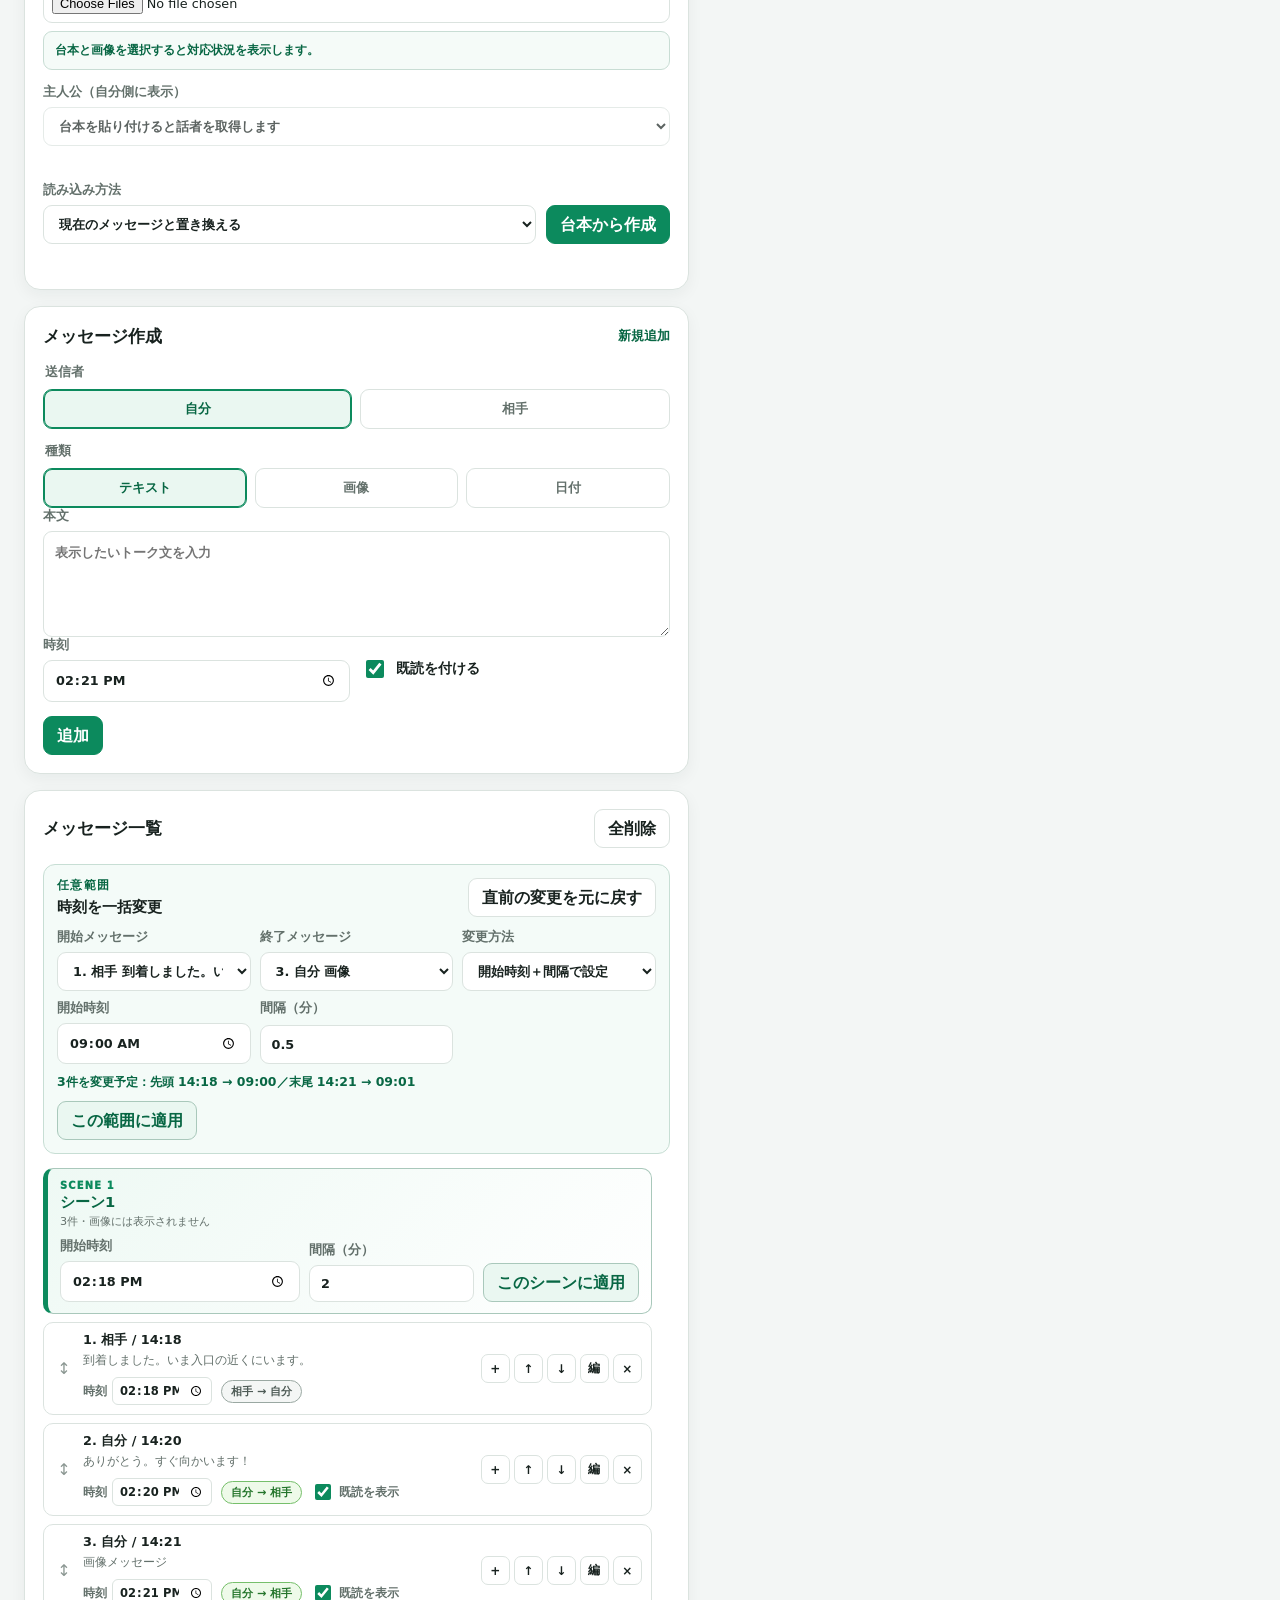
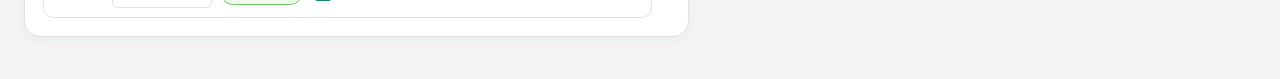
==== commit 9608b2eb: "Allow missing images and shift scene times" ====
--- a/v2/index.html
+++ b/v2/index.html
@@ -77,7 +77,7 @@
         <section class="panel script-panel" aria-labelledby="scriptHeading">
           <div class="panel-title"><div><p class="section-kicker">一括作成</p><h2 id="scriptHeading">台本を読み込む</h2></div></div>
           <label class="field"><span>台本</span><textarea id="bulkScriptInput" rows="10" placeholder="四国めたん（ノーマル）&#9;このプレゼント&#10;四国めたん（ノーマル）&#9;いらないから返品して&#10;【画像】&#9;画像生成用の説明&#10;白上虎太郎（ふつう）&#9;はい、予想的中"></textarea></label>
-          <p class="help-text">Google Sheetsから「話者」「セリフ」の2列をそのまま貼り付けられます。「【画像】」は①②…の画像を順番に挿入し、最後の1件だけLINE画面から除外します。「【時間経過】」は画像に表示しないシーン区切りとして取り込みます。</p>
+          <p class="help-text">Google Sheetsから「話者」「セリフ」の2列をそのまま貼り付けられます。「【画像】」は①②…の画像を番号に対応する位置へ挿入し、不足分は空の画像メッセージにします。最後の1件だけLINE画面から除外します。「【時間経過】」は画像に表示しないシーン区切りとして取り込みます。</p>
           <label class="file-field bulk-image-field"><span>台本用画像を一括選択（ファイル名に①②…）</span><input id="bulkScriptImageInput" type="file" accept="image/*" multiple /></label>
           <div id="bulkImageStatus" class="bulk-image-status" role="status">台本と画像を選択すると対応状況を表示します。</div>
           <label class="field protagonist-field">
--- a/v2/styles.css
+++ b/v2/styles.css
@@ -446,6 +446,15 @@
   object-fit: contain;
   background: #dce6e1;
 }
+.empty-image-bubble {
+  display: grid;
+  min-height: 150px;
+  place-items: center;
+  background: #dce6e1;
+  color: #687872;
+  font-size: 0.78rem;
+  font-weight: 800;
+}
 .upload-indicator {
   position: absolute;
   left: -34px;
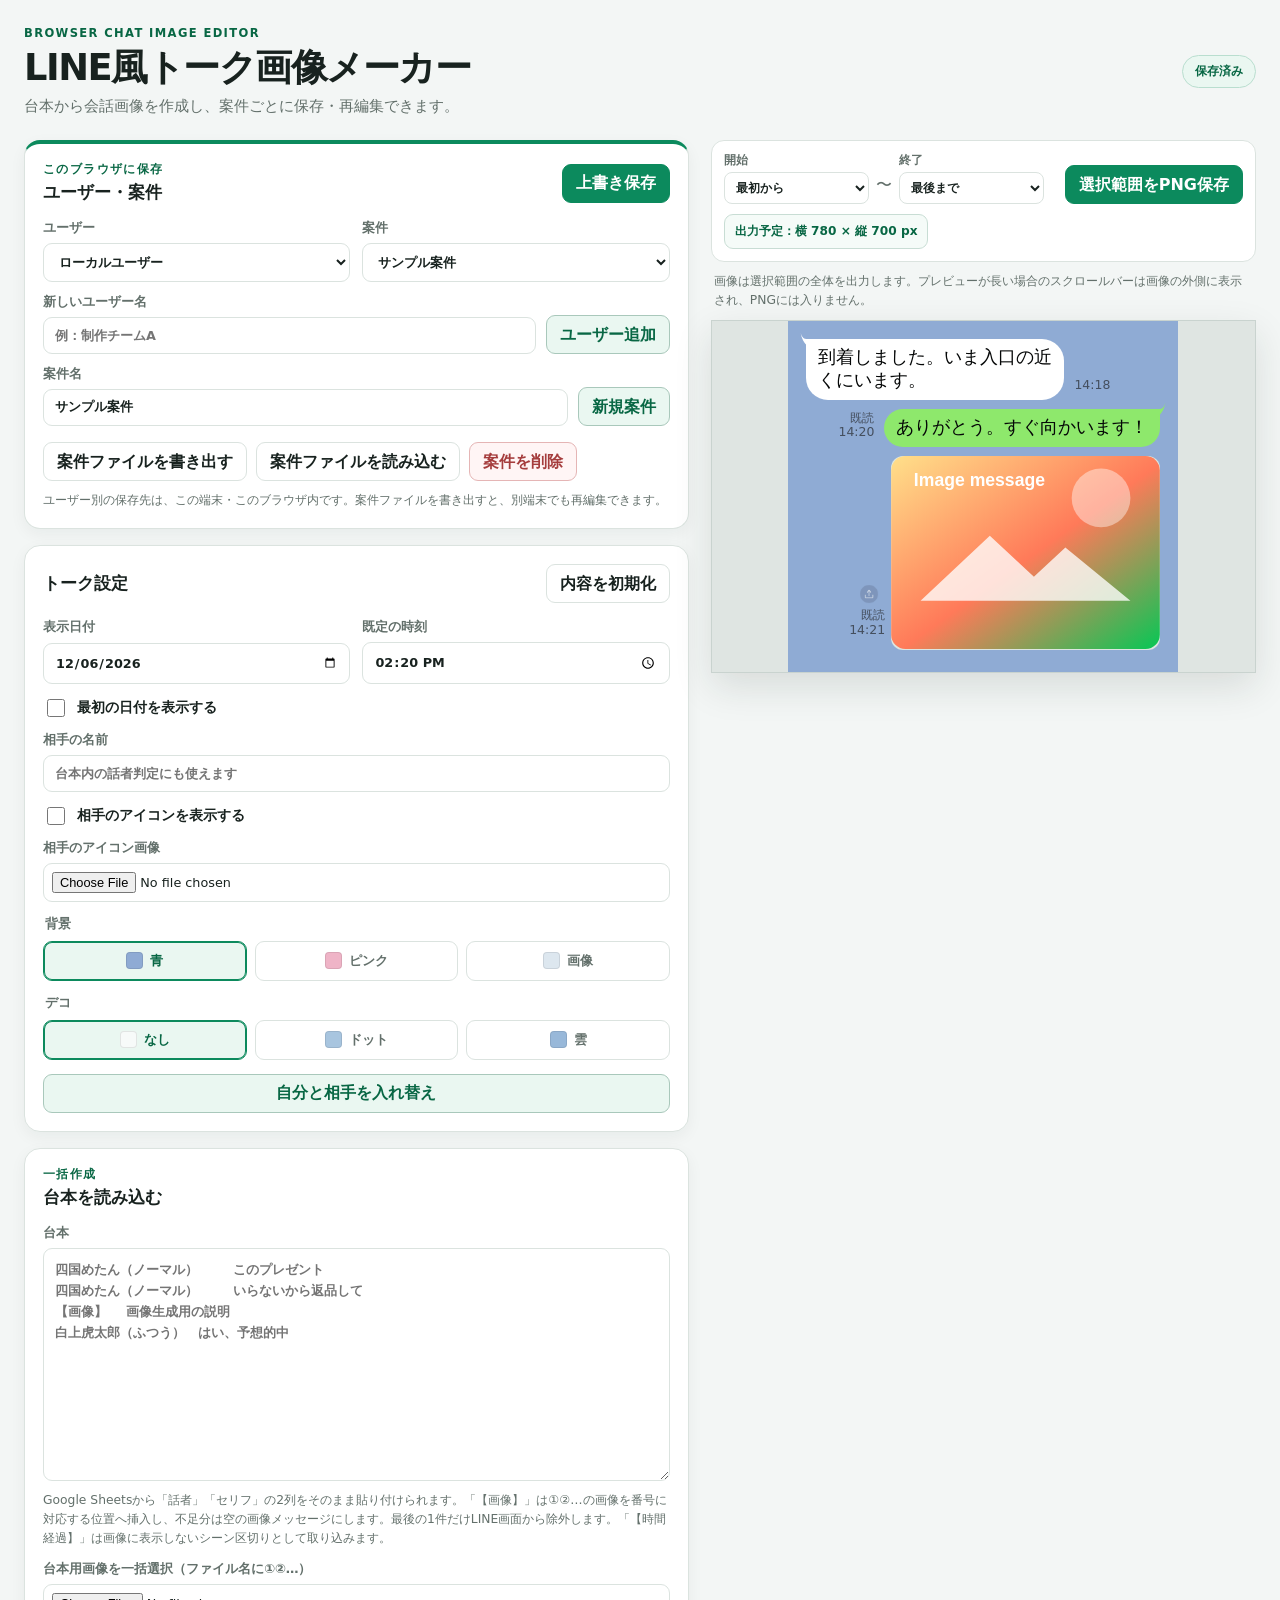
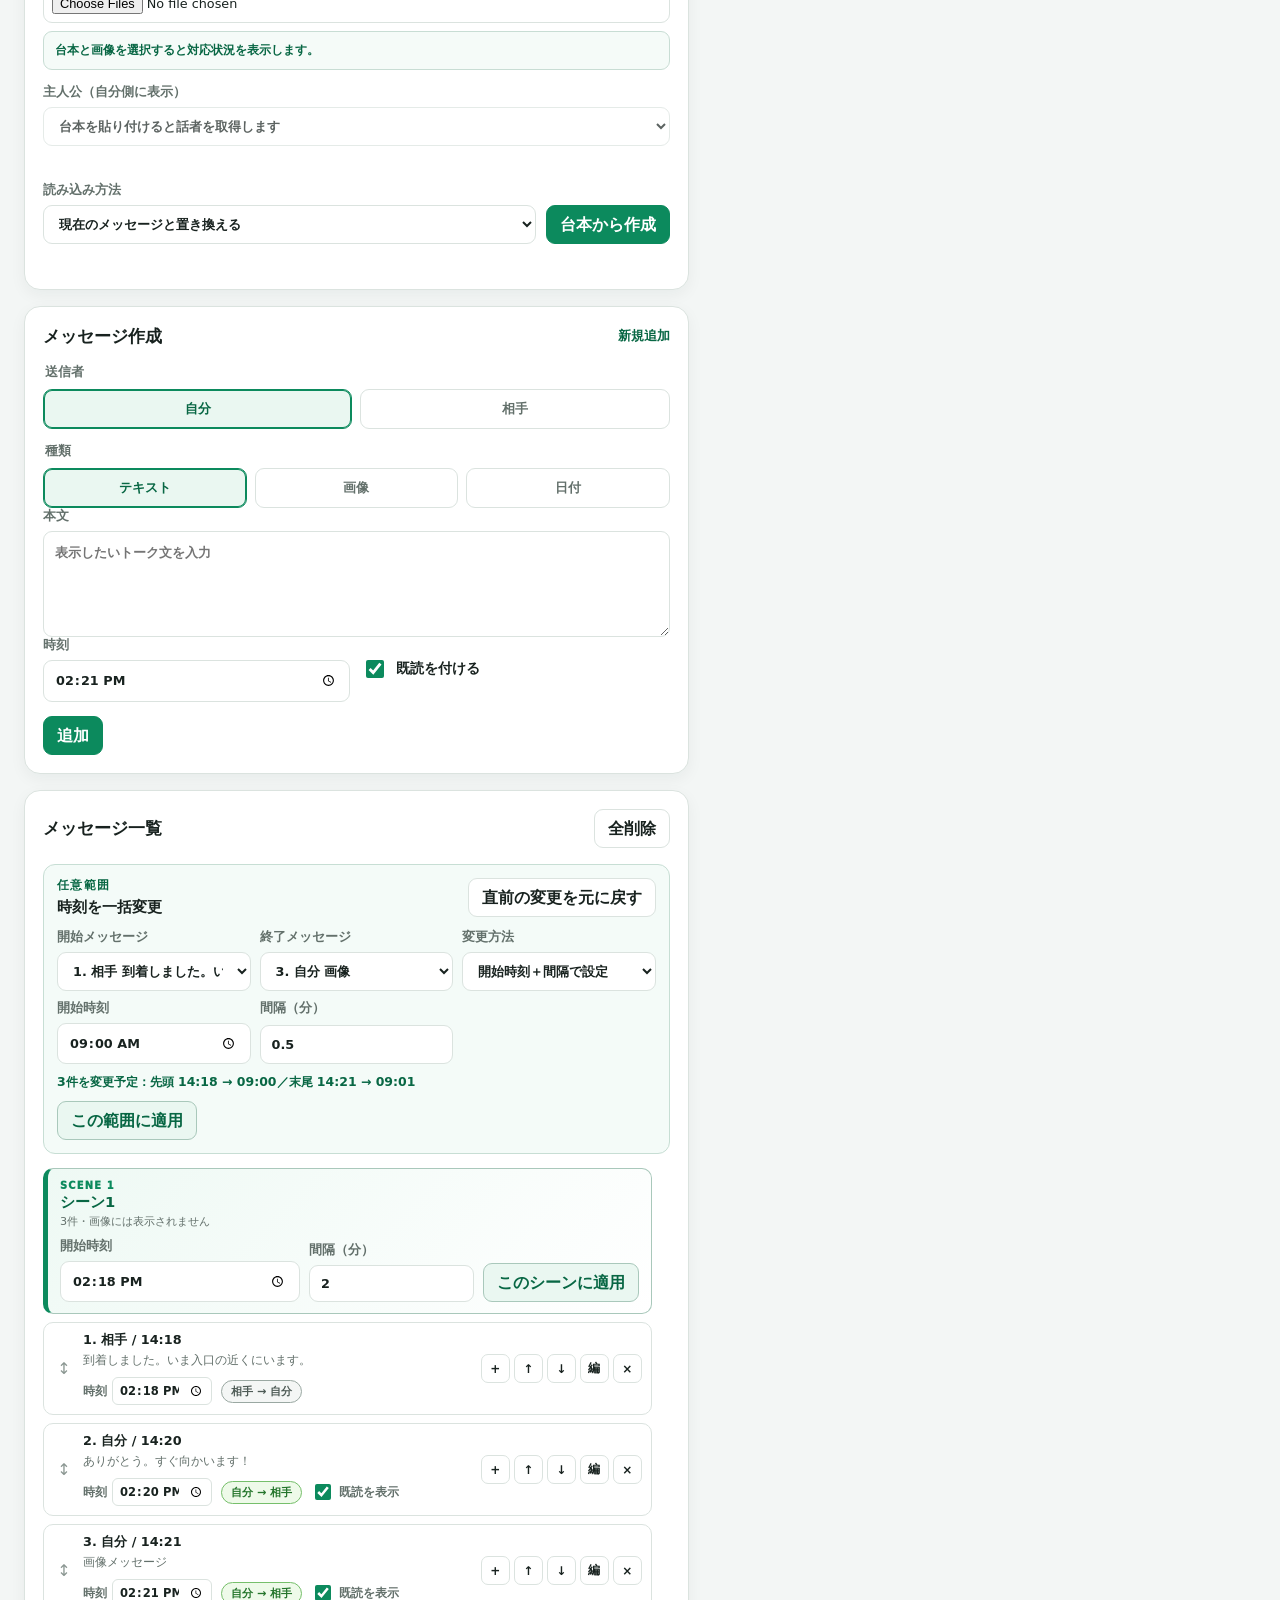
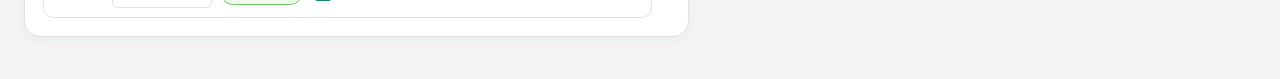
==== commit 24546cb8: "Improve preview navigation and layout" ====
--- a/v2/index.html
+++ b/v2/index.html
@@ -5,7 +5,7 @@
     <meta name="viewport" content="width=device-width, initial-scale=1" />
     <meta name="theme-color" content="#0c6b49" />
     <title>LINE風トーク画像メーカー</title>
-    <link rel="stylesheet" href="./styles.css?v=20260806" />
+    <link rel="stylesheet" href="./styles.css?v=20260813-2" />
   </head>
   <body>
     <header class="app-header">
@@ -141,10 +141,13 @@
 
       <section class="preview-area" aria-label="プレビュー">
         <div class="preview-toolbar">
-          <div class="range-fields" aria-label="画像にする範囲">
-            <label><span>開始</span><select id="rangeStartSelect"></select></label><span class="range-separator">〜</span><label><span>終了</span><select id="rangeEndSelect"></select></label>
+          <div class="preview-toolbar-main">
+            <div class="range-fields" aria-label="画像にする範囲">
+              <label><span>開始</span><select id="rangeStartSelect"></select></label><span class="range-separator">〜</span><label><span>終了</span><select id="rangeEndSelect"></select></label>
+            </div>
+            <button type="button" id="downloadButton" class="primary-button">選択範囲をPNG保存</button>
           </div>
-          <button type="button" id="downloadButton" class="primary-button">選択範囲をPNG保存</button>
+          <output id="outputSize" class="output-size" aria-live="polite">出力予定：計算中</output>
         </div>
         <p class="preview-note">画像は選択範囲の全体を出力します。プレビューが長い場合のスクロールバーは画像の外側に表示され、PNGには入りません。</p>
         <div class="preview-scroll" id="previewScroll">
@@ -159,6 +162,6 @@
         </div>
       </section>
     </main>
-    <script src="./app.js?v=20260806"></script>
+    <script src="./app.js?v=20260813-2"></script>
   </body>
 </html>
--- a/v2/styles.css
+++ b/v2/styles.css
@@ -311,9 +311,7 @@
 
 .preview-area { position: sticky; top: 12px; display: grid; gap: 10px; min-width: 0; }
 .preview-toolbar {
-  display: flex;
-  align-items: end;
-  justify-content: space-between;
+  display: grid;
   gap: 10px;
   width: 100%;
   border: 1px solid var(--line);
@@ -321,10 +319,22 @@
   padding: 12px;
   background: #fff;
 }
+.preview-toolbar-main { display: flex; align-items: end; justify-content: space-between; gap: 10px; min-width: 0; }
 .range-fields { display: flex; align-items: end; gap: 7px; min-width: 0; }
 .range-fields label { display: grid; gap: 4px; min-width: 0; color: var(--muted); font-size: .72rem; font-weight: 850; }
 .range-fields select { max-width: 145px; border: 1px solid var(--line); border-radius: 8px; padding: 7px; background: #fff; color: var(--ink); }
 .range-separator { padding-bottom: 8px; color: var(--muted); }
+.output-size {
+  justify-self: start;
+  border: 1px solid #c8ddd4;
+  border-radius: 9px;
+  padding: 8px 10px;
+  background: #f5fbf8;
+  color: var(--brand-dark);
+  font-size: 0.76rem;
+  font-weight: 850;
+  white-space: nowrap;
+}
 .preview-note { margin: 0 3px; }
 .preview-scroll {
   width: 100%;
@@ -364,6 +374,13 @@
 }
 
 .date-chip { align-self: center; max-width: 88%; border-radius: 999px; padding: 6px 14px; background: rgba(82,99,112,.46); color: #fff; font-size: .76rem; font-weight: 850; }
+.preview-message-link { cursor: pointer; }
+.preview-message-link:focus-visible { outline: 3px solid rgba(0, 114, 69, 0.42); outline-offset: 3px; }
+.list-item.jump-highlight, #messageForm.jump-highlight { animation: jump-highlight 1.4s ease-out; }
+@keyframes jump-highlight {
+  0%, 35% { box-shadow: 0 0 0 4px rgba(0, 114, 69, 0.3); }
+  100% { box-shadow: none; }
+}
 .message-row { display: grid; width: 100%; column-gap: 8px; row-gap: 6px; }
 .message-row.them { grid-template-columns: 30px minmax(0,1fr); align-items: start; justify-items: start; }
 .message-row.them.avatar-hidden { grid-template-columns: minmax(0,1fr); }
@@ -507,7 +524,7 @@
   .project-grid, .two-column-fields, .inline-grid { grid-template-columns: 1fr; }
   .time-bulk-grid,
   .scene-time-controls { grid-template-columns: 1fr; }
-  .compact-action-row, .preview-toolbar { align-items: stretch; flex-direction: column; }
+  .compact-action-row, .preview-toolbar-main { align-items: stretch; flex-direction: column; }
   .range-fields { width: 100%; }
   .range-fields label { flex: 1; }
   .range-fields select { width: 100%; max-width: none; }
